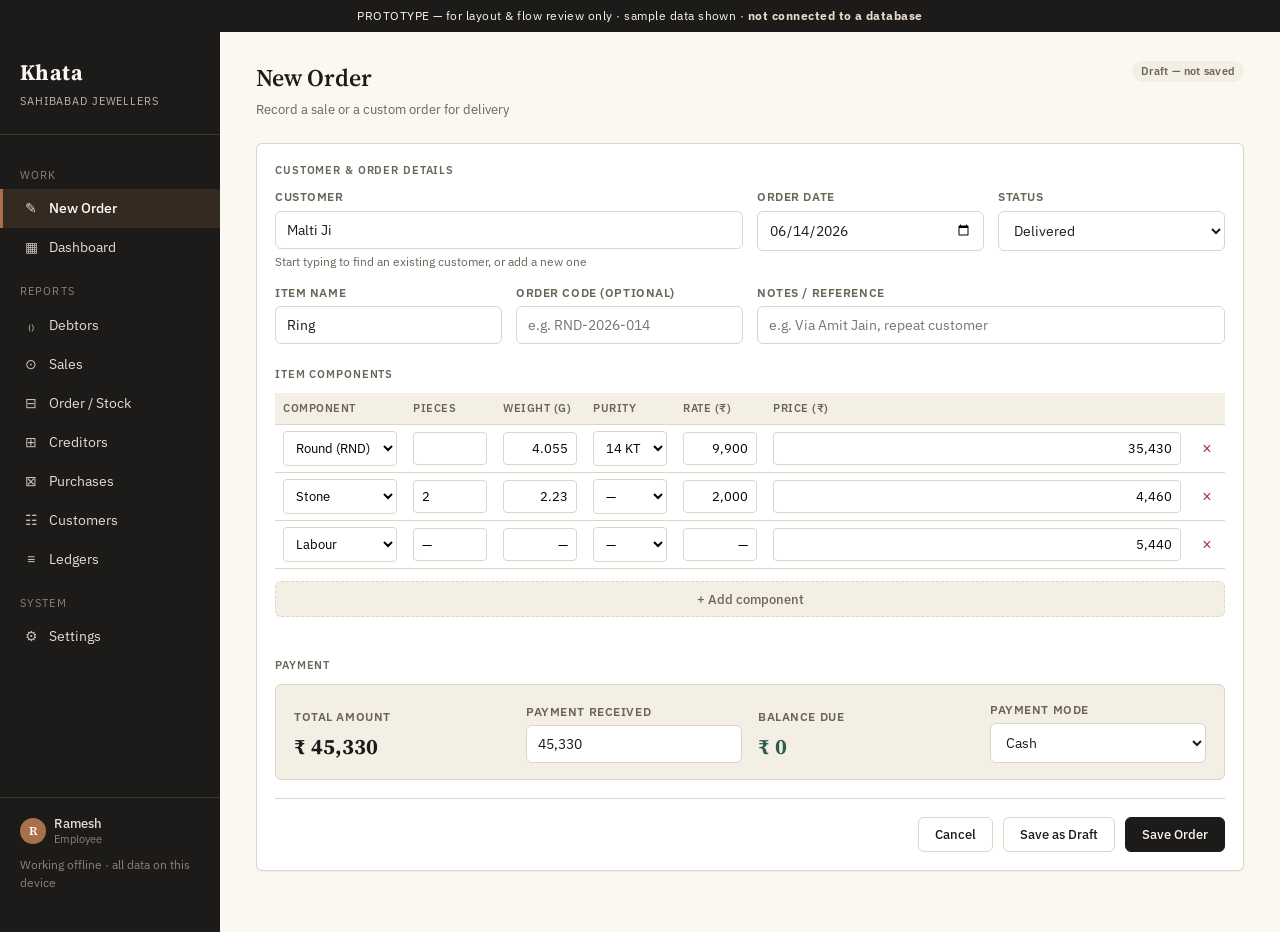
==== prototype.html @ d129d438 "Initial commit: build spec, prototype, project guide Khata jewellery-shop accounting app — spec, UX " ====
<!DOCTYPE html>
<html lang="en">
<head>
<meta charset="UTF-8">
<meta name="viewport" content="width=device-width, initial-scale=1.0">
<title>Khata — Prototype</title>
<link rel="preconnect" href="https://fonts.googleapis.com">
<link href="https://fonts.googleapis.com/css2?family=Source+Serif+4:opsz,wght@8..60,400;8..60,600;8..60,700&family=IBM+Plex+Sans:wght@400;500;600;700&display=swap" rel="stylesheet">
<style>
  :root {
    --paper: #FBF8F2;
    --paper-alt: #F4EFE5;
    --ink: #1C1B19;
    --ink-soft: #6B6459;
    --hairline: #DDD5C6;
    --copper: #A8714A;
    --copper-soft: #E9DCCC;
    --green: #2F5D4E;
    --green-soft: #E3ECE8;
    --red: #9B3B3B;
    --red-soft: #F3E2E0;
    --radius: 6px;
    --shadow: 0 1px 2px rgba(28,27,25,0.06);
  }

  * { box-sizing: border-box; }
  html { -webkit-font-smoothing: antialiased; }

  body {
    margin: 0;
    font-family: 'IBM Plex Sans', sans-serif;
    background: var(--paper);
    color: var(--ink);
    font-size: 14px;
    line-height: 1.5;
  }

  h1, h2, h3 { font-family: 'Source Serif 4', serif; font-weight: 600; margin: 0; }

  .num { font-variant-numeric: tabular-nums; }

  /* ===== Layout ===== */
  .app {
    display: grid;
    grid-template-columns: 220px 1fr;
    min-height: 100vh;
  }

  .sidebar {
    background: var(--ink);
    color: var(--paper);
    padding: 24px 0;
    display: flex;
    flex-direction: column;
  }

  .brand {
    padding: 0 20px 24px;
    border-bottom: 1px solid rgba(251,248,242,0.12);
    margin-bottom: 16px;
  }
  .brand .mark {
    font-family: 'Source Serif 4', serif;
    font-size: 22px;
    font-weight: 700;
    letter-spacing: 0.02em;
  }
  .brand .sub {
    font-size: 11px;
    color: #BFB6A8;
    margin-top: 4px;
    letter-spacing: 0.08em;
    text-transform: uppercase;
  }

  .nav-section {
    font-size: 11px;
    letter-spacing: 0.1em;
    text-transform: uppercase;
    color: #8B8377;
    padding: 16px 20px 6px;
  }

  .nav-item {
    display: flex;
    align-items: center;
    gap: 10px;
    padding: 9px 20px;
    color: #E4DDD1;
    text-decoration: none;
    font-size: 13.5px;
    cursor: pointer;
    border-left: 3px solid transparent;
    transition: background 0.12s;
  }
  .nav-item:hover { background: rgba(251,248,242,0.05); }
  .nav-item.active {
    background: rgba(168,113,74,0.18);
    border-left-color: var(--copper);
    color: #fff;
    font-weight: 500;
  }
  .nav-item .icon { width: 16px; text-align: center; opacity: 0.85; font-size: 14px; }

  .sidebar-footer {
    margin-top: auto;
    padding: 16px 20px;
    border-top: 1px solid rgba(251,248,242,0.12);
    font-size: 12px;
    color: #8B8377;
  }
  .user-chip {
    display: flex;
    align-items: center;
    gap: 8px;
    margin-bottom: 8px;
  }
  .user-avatar {
    width: 26px; height: 26px; border-radius: 50%;
    background: var(--copper);
    color: #fff;
    display: flex; align-items: center; justify-content: center;
    font-weight: 600; font-size: 12px;
    font-family: 'Source Serif 4', serif;
  }
  .user-name { color: #E4DDD1; font-size: 12.5px; font-weight: 500; }
  .user-role { font-size: 10.5px; color: #8B8377; }

  /* ===== Main ===== */
  .main {
    padding: 28px 36px 60px;
    max-width: 1280px;
  }

  .topbar {
    display: flex;
    justify-content: space-between;
    align-items: flex-start;
    margin-bottom: 24px;
    flex-wrap: wrap;
    gap: 12px;
  }

  .topbar h1 { font-size: 24px; }
  .topbar .meta { color: var(--ink-soft); font-size: 12.5px; margin-top: 4px; }

  .view { display: none; }
  .view.active { display: block; }

  /* ===== Buttons ===== */
  .btn {
    font-family: inherit;
    font-size: 13px;
    font-weight: 500;
    padding: 8px 16px;
    border-radius: var(--radius);
    border: 1px solid var(--hairline);
    background: #fff;
    color: var(--ink);
    cursor: pointer;
    transition: all 0.12s;
    display: inline-flex;
    align-items: center;
    gap: 6px;
  }
  .btn:hover { border-color: var(--copper); color: var(--copper); }
  .btn-primary {
    background: var(--ink);
    color: var(--paper);
    border-color: var(--ink);
  }
  .btn-primary:hover { background: var(--copper); border-color: var(--copper); color: #fff; }
  .btn-sm { padding: 5px 10px; font-size: 12px; }

  /* ===== Cards ===== */
  .card {
    background: #fff;
    border: 1px solid var(--hairline);
    border-radius: var(--radius);
    box-shadow: var(--shadow);
  }
  .card + .card { margin-top: 18px; }
  .card-header {
    padding: 14px 18px;
    border-bottom: 1px solid var(--hairline);
    display: flex;
    justify-content: space-between;
    align-items: center;
  }
  .card-header h2 { font-size: 15px; }
  .card-body { padding: 18px; }

  /* ===== Stat cards (dashboard) ===== */
  .stat-grid {
    display: grid;
    grid-template-columns: repeat(4, 1fr);
    gap: 14px;
    margin-bottom: 18px;
  }
  .stat-card {
    background: #fff;
    border: 1px solid var(--hairline);
    border-radius: var(--radius);
    padding: 16px 18px;
    box-shadow: var(--shadow);
  }
  .stat-label {
    font-size: 11px;
    text-transform: uppercase;
    letter-spacing: 0.08em;
    color: var(--ink-soft);
    margin-bottom: 8px;
  }
  .stat-value {
    font-family: 'Source Serif 4', serif;
    font-size: 26px;
    font-weight: 700;
  }
  .stat-value.positive { color: var(--green); }
  .stat-value.negative { color: var(--red); }
  .stat-sub { font-size: 12px; color: var(--ink-soft); margin-top: 4px; }
  .stat-sub .delta-up { color: var(--green); font-weight: 600; }
  .stat-sub .delta-down { color: var(--red); font-weight: 600; }

  .grid-2 {
    display: grid;
    grid-template-columns: 1.4fr 1fr;
    gap: 18px;
  }

  /* ===== Tables ===== */
  table { width: 100%; border-collapse: collapse; }
  th, td {
    text-align: left;
    padding: 9px 14px;
    border-bottom: 1px solid var(--hairline);
    font-size: 13px;
    white-space: nowrap;
  }
  th {
    font-size: 11px;
    text-transform: uppercase;
    letter-spacing: 0.06em;
    color: var(--ink-soft);
    font-weight: 600;
    background: var(--paper-alt);
    position: sticky;
    top: 0;
  }
  th.sortable { cursor: pointer; user-select: none; }
  th.sortable:hover { color: var(--copper); }
  th .sort-arrow { font-size: 10px; opacity: 0.5; margin-left: 4px; }
  tbody tr:hover { background: var(--paper-alt); }
  td.amount { text-align: right; font-variant-numeric: tabular-nums; }
  td.amount.positive { color: var(--green); font-weight: 600; }
  td.amount.negative { color: var(--red); font-weight: 600; }

  .table-scroll { overflow-x: auto; }

  /* ===== Filter bar ===== */
  .filter-bar {
    display: flex;
    gap: 10px;
    flex-wrap: wrap;
    align-items: center;
    margin-bottom: 14px;
  }
  .filter-bar input, .filter-bar select {
    font-family: inherit;
    font-size: 13px;
    padding: 7px 10px;
    border: 1px solid var(--hairline);
    border-radius: var(--radius);
    background: #fff;
    color: var(--ink);
  }
  .filter-bar input[type="search"] {
    min-width: 220px;
  }
  .filter-bar input:focus, .filter-bar select:focus, input:focus, select:focus, button:focus-visible {
    outline: 2px solid var(--copper);
    outline-offset: 1px;
  }
  .filter-spacer { flex: 1; }

  /* ===== Pills / badges ===== */
  .pill {
    display: inline-block;
    font-size: 11px;
    font-weight: 600;
    padding: 2px 9px;
    border-radius: 100px;
    letter-spacing: 0.02em;
  }
  .pill-green { background: var(--green-soft); color: var(--green); }
  .pill-red { background: var(--red-soft); color: var(--red); }
  .pill-copper { background: var(--copper-soft); color: var(--copper); }
  .pill-muted { background: var(--paper-alt); color: var(--ink-soft); }

  /* ===== Order entry form ===== */
  .form-grid {
    display: grid;
    grid-template-columns: repeat(4, 1fr);
    gap: 14px;
    margin-bottom: 18px;
  }
  .form-grid.cols-2 { grid-template-columns: repeat(2, 1fr); }
  .field label {
    display: block;
    font-size: 11.5px;
    font-weight: 600;
    color: var(--ink-soft);
    margin-bottom: 5px;
    text-transform: uppercase;
    letter-spacing: 0.05em;
  }
  .field input, .field select {
    width: 100%;
    font-family: inherit;
    font-size: 13.5px;
    padding: 9px 11px;
    border: 1px solid var(--hairline);
    border-radius: var(--radius);
    background: #fff;
    color: var(--ink);
  }
  .field .hint { font-size: 11.5px; color: var(--ink-soft); margin-top: 4px; }

  .customer-search-wrap { position: relative; }
  .customer-dropdown {
    position: absolute;
    top: calc(100% + 4px);
    left: 0; right: 0;
    background: #fff;
    border: 1px solid var(--hairline);
    border-radius: var(--radius);
    box-shadow: 0 4px 16px rgba(28,27,25,0.12);
    z-index: 10;
    max-height: 220px;
    overflow-y: auto;
  }
  .customer-dropdown .opt {
    padding: 9px 12px;
    cursor: pointer;
    font-size: 13px;
    border-bottom: 1px solid var(--hairline);
  }
  .customer-dropdown .opt:last-child { border-bottom: none; }
  .customer-dropdown .opt:hover { background: var(--paper-alt); }
  .customer-dropdown .opt .phone { color: var(--ink-soft); font-size: 11.5px; margin-left: 6px; }
  .customer-dropdown .opt-new {
    padding: 9px 12px;
    cursor: pointer;
    font-size: 13px;
    color: var(--copper);
    font-weight: 600;
    background: var(--copper-soft);
  }

  /* ===== Component rows ===== */
  .component-table {
    width: 100%;
    border-collapse: collapse;
    margin-bottom: 12px;
  }
  .component-table th {
    font-size: 10.5px;
    text-transform: uppercase;
    letter-spacing: 0.05em;
    color: var(--ink-soft);
    font-weight: 600;
    padding: 8px 8px;
    background: var(--paper-alt);
    text-align: left;
    position: static;
  }
  .component-table td {
    padding: 6px 8px;
    border-bottom: 1px solid var(--hairline);
    white-space: nowrap;
  }
  .component-table input, .component-table select {
    width: 100%;
    font-family: inherit;
    font-size: 13px;
    padding: 7px 8px;
    border: 1px solid var(--hairline);
    border-radius: 4px;
    background: #fff;
  }
  .component-table input.amount-input { text-align: right; font-variant-numeric: tabular-nums; }
  .component-table .col-type { width: 130px; }
  .component-table .col-num { width: 90px; }
  .component-table .col-remove { width: 36px; text-align: center; }
  .remove-row-btn {
    background: none;
    border: none;
    color: var(--red);
    cursor: pointer;
    font-size: 16px;
    line-height: 1;
    padding: 4px;
  }
  .remove-row-btn:hover { opacity: 0.7; }

  .add-row-btn {
    border: 1px dashed var(--hairline);
    background: var(--paper-alt);
    color: var(--ink-soft);
    width: 100%;
    padding: 9px;
    border-radius: var(--radius);
    font-family: inherit;
    font-size: 12.5px;
    font-weight: 500;
    cursor: pointer;
    margin-bottom: 18px;
  }
  .add-row-btn:hover { border-color: var(--copper); color: var(--copper); }

  /* ===== Totals box ===== */
  .totals-box {
    background: var(--paper-alt);
    border: 1px solid var(--hairline);
    border-radius: var(--radius);
    padding: 16px 18px;
    display: grid;
    grid-template-columns: repeat(4, 1fr);
    gap: 16px;
    align-items: end;
  }
  .totals-box .field label { color: var(--ink-soft); }
  .totals-box .total-display {
    font-family: 'Source Serif 4', serif;
    font-size: 22px;
    font-weight: 700;
  }
  .totals-box .total-display.balance { color: var(--red); }
  .totals-box .total-display.balance.zero { color: var(--green); }

  .form-actions {
    display: flex;
    justify-content: flex-end;
    gap: 10px;
    margin-top: 18px;
    padding-top: 18px;
    border-top: 1px solid var(--hairline);
  }

  .form-section-title {
    font-size: 11px;
    text-transform: uppercase;
    letter-spacing: 0.08em;
    color: var(--ink-soft);
    font-weight: 600;
    margin: 22px 0 10px;
  }
  .form-section-title:first-child { margin-top: 0; }

  /* ===== Sparkline placeholder chart ===== */
  .chart-placeholder {
    height: 220px;
    display: flex;
    align-items: flex-end;
    gap: 6px;
    padding: 0 4px;
  }
  .chart-bar {
    flex: 1;
    background: var(--copper-soft);
    border-radius: 3px 3px 0 0;
    position: relative;
    transition: background 0.15s;
  }
  .chart-bar:hover { background: var(--copper); }
  .chart-bar.current { background: var(--copper); }
  .chart-labels {
    display: flex;
    gap: 6px;
    padding: 8px 4px 0;
    font-size: 10.5px;
    color: var(--ink-soft);
  }
  .chart-labels span { flex: 1; text-align: center; }

  /* ===== Pagination ===== */
  .pagination {
    display: flex;
    justify-content: space-between;
    align-items: center;
    padding: 12px 18px;
    border-top: 1px solid var(--hairline);
    font-size: 12.5px;
    color: var(--ink-soft);
  }
  .pagination .pages { display: flex; gap: 4px; }
  .pagination .page-btn {
    width: 28px; height: 28px;
    border: 1px solid var(--hairline);
    background: #fff;
    border-radius: 4px;
    cursor: pointer;
    font-size: 12px;
    display: flex; align-items: center; justify-content: center;
  }
  .pagination .page-btn.active { background: var(--ink); color: #fff; border-color: var(--ink); }

  /* ===== Legend dot ===== */
  .legend { display: flex; gap: 16px; font-size: 12px; color: var(--ink-soft); margin-top: 10px; }
  .legend .dot { display: inline-block; width: 8px; height: 8px; border-radius: 50%; margin-right: 5px; }
  .dot-green { background: var(--green); }
  .dot-red { background: var(--red); }
  .dot-copper { background: var(--copper); }

  .proto-banner {
    background: var(--ink);
    color: var(--paper);
    text-align: center;
    font-size: 12px;
    padding: 7px;
    letter-spacing: 0.04em;
  }
  .proto-banner b { color: var(--copper-soft); }
</style>
</head>
<body>

<div class="proto-banner">PROTOTYPE — for layout &amp; flow review only · sample data shown · <b>not connected to a database</b></div>

<div class="app">
  <aside class="sidebar">
    <div class="brand">
      <div class="mark">Khata</div>
      <div class="sub">Sahibabad Jewellers</div>
    </div>

    <div class="nav-section">Work</div>
    <a class="nav-item active" data-view="entry"><span class="icon">✎</span> New Order</a>
    <a class="nav-item" data-view="dashboard"><span class="icon">▦</span> Dashboard</a>

    <div class="nav-section">Reports</div>
    <a class="nav-item" data-view="debtors"><span class="icon">₍₎</span> Debtors</a>
    <a class="nav-item"><span class="icon">⊙</span> Sales</a>
    <a class="nav-item"><span class="icon">⊟</span> Order / Stock</a>
    <a class="nav-item"><span class="icon">⊞</span> Creditors</a>
    <a class="nav-item"><span class="icon">⊠</span> Purchases</a>
    <a class="nav-item"><span class="icon">☷</span> Customers</a>
    <a class="nav-item"><span class="icon">≡</span> Ledgers</a>

    <div class="nav-section">System</div>
    <a class="nav-item"><span class="icon">⚙</span> Settings</a>

    <div class="sidebar-footer">
      <div class="user-chip">
        <div class="user-avatar">R</div>
        <div>
          <div class="user-name">Ramesh</div>
          <div class="user-role">Employee</div>
        </div>
      </div>
      Working offline · all data on this device
    </div>
  </aside>

  <main class="main">

    <!-- ============ VIEW 1: ORDER ENTRY ============ -->
    <div class="view active" id="view-entry">
      <div class="topbar">
        <div>
          <h1>New Order</h1>
          <div class="meta">Record a sale or a custom order for delivery</div>
        </div>
        <div>
          <span class="pill pill-muted">Draft — not saved</span>
        </div>
      </div>

      <div class="card">
        <div class="card-body">

          <div class="form-section-title">Customer &amp; order details</div>
          <div class="form-grid">
            <div class="field" style="grid-column: span 2;">
              <label>Customer</label>
              <div class="customer-search-wrap">
                <input type="text" id="customerSearch" placeholder="Type a name to search…" value="Malti Ji" autocomplete="off">
                <div class="customer-dropdown" id="customerDropdown" style="display:none;">
                  <div class="opt">Malti Devi <span class="phone">98XXXXXX21</span></div>
                  <div class="opt">Malti Sharma <span class="phone">99XXXXXX04</span></div>
                  <div class="opt-new">+ Add new customer "Malti Ji"</div>
                </div>
              </div>
              <div class="hint">Start typing to find an existing customer, or add a new one</div>
            </div>
            <div class="field">
              <label>Order Date</label>
              <input type="date" value="2026-06-14">
            </div>
            <div class="field">
              <label>Status</label>
              <select>
                <option>Pending (in progress)</option>
                <option selected>Delivered</option>
              </select>
            </div>

            <div class="field">
              <label>Item Name</label>
              <input type="text" placeholder="e.g. Ring, Necklace, Bangle" value="Ring">
            </div>
            <div class="field">
              <label>Order Code (optional)</label>
              <input type="text" placeholder="e.g. RND-2026-014">
            </div>
            <div class="field" style="grid-column: span 2;">
              <label>Notes / Reference</label>
              <input type="text" placeholder="e.g. Via Amit Jain, repeat customer">
            </div>
          </div>

          <div class="form-section-title">Item components</div>
          <table class="component-table">
            <thead>
              <tr>
                <th class="col-type">Component</th>
                <th class="col-num">Pieces</th>
                <th class="col-num">Weight (g)</th>
                <th class="col-num">Purity</th>
                <th class="col-num">Rate (₹)</th>
                <th>Price (₹)</th>
                <th class="col-remove"></th>
              </tr>
            </thead>
            <tbody id="componentRows">
              <tr>
                <td>
                  <select>
                    <option>Round (RND)</option>
                    <option>Stone</option>
                    <option>Marquise (MRQ)</option>
                    <option>Moti (Pearl)</option>
                    <option>Chowk (CHK)</option>
                    <option>Labour</option>
                  </select>
                </td>
                <td><input type="text" value=""></td>
                <td><input type="text" class="amount-input" value="4.055"></td>
                <td>
                  <select>
                    <option>18 KT</option>
                    <option selected>14 KT</option>
                    <option>22 KT</option>
                    <option>916</option>
                    <option>Silver</option>
                  </select>
                </td>
                <td><input type="text" class="amount-input" value="9,900"></td>
                <td><input type="text" class="amount-input" value="35,430"></td>
                <td class="col-remove"><button class="remove-row-btn" title="Remove component">×</button></td>
              </tr>
              <tr>
                <td>
                  <select>
                    <option>Round (RND)</option>
                    <option selected>Stone</option>
                    <option>Marquise (MRQ)</option>
                    <option>Moti (Pearl)</option>
                    <option>Chowk (CHK)</option>
                    <option>Labour</option>
                  </select>
                </td>
                <td><input type="text" value="2"></td>
                <td><input type="text" class="amount-input" value="2.23"></td>
                <td>
                  <select>
                    <option>—</option>
                  </select>
                </td>
                <td><input type="text" class="amount-input" value="2,000"></td>
                <td><input type="text" class="amount-input" value="4,460"></td>
                <td class="col-remove"><button class="remove-row-btn" title="Remove component">×</button></td>
              </tr>
              <tr>
                <td>
                  <select>
                    <option>Round (RND)</option>
                    <option>Stone</option>
                    <option>Marquise (MRQ)</option>
                    <option>Moti (Pearl)</option>
                    <option>Chowk (CHK)</option>
                    <option selected>Labour</option>
                  </select>
                </td>
                <td><input type="text" value="—"></td>
                <td><input type="text" class="amount-input" value="—"></td>
                <td>
                  <select>
                    <option>—</option>
                  </select>
                </td>
                <td><input type="text" class="amount-input" value="—"></td>
                <td><input type="text" class="amount-input" value="5,440"></td>
                <td class="col-remove"><button class="remove-row-btn" title="Remove component">×</button></td>
              </tr>
            </tbody>
          </table>
          <button class="add-row-btn">+ Add component</button>

          <div class="form-section-title">Payment</div>
          <div class="totals-box">
            <div class="field">
              <label>Total amount</label>
              <div class="total-display num">₹ 45,330</div>
            </div>
            <div class="field">
              <label>Payment received</label>
              <input type="text" class="num" value="45,330">
            </div>
            <div class="field">
              <label>Balance due</label>
              <div class="total-display balance zero num">₹ 0</div>
            </div>
            <div class="field">
              <label>Payment mode</label>
              <select>
                <option>Cash</option>
                <option>UPI</option>
                <option>Bank Transfer</option>
                <option>Old gold exchange</option>
              </select>
            </div>
          </div>

          <div class="form-actions">
            <button class="btn">Cancel</button>
            <button class="btn">Save as Draft</button>
            <button class="btn btn-primary">Save Order</button>
          </div>

        </div>
      </div>
    </div>

    <!-- ============ VIEW 2: DASHBOARD ============ -->
    <div class="view" id="view-dashboard">
      <div class="topbar">
        <div>
          <h1>Dashboard</h1>
          <div class="meta">Sunday, 14 June 2026 · Showing: This Month</div>
        </div>
        <div class="filter-bar" style="margin-bottom:0;">
          <select>
            <option>Today</option>
            <option selected>This Month</option>
            <option>This Quarter</option>
            <option>This Year</option>
            <option>Custom range</option>
          </select>
        </div>
      </div>

      <div class="stat-grid">
        <div class="stat-card">
          <div class="stat-label">Sales (this month)</div>
          <div class="stat-value num">₹ 8,42,600</div>
          <div class="stat-sub"><span class="delta-up">▲ 12%</span> vs last month</div>
        </div>
        <div class="stat-card">
          <div class="stat-label">Outstanding receivables</div>
          <div class="stat-value negative num">₹ 3,18,940</div>
          <div class="stat-sub">across 14 customers</div>
        </div>
        <div class="stat-card">
          <div class="stat-label">Outstanding payables</div>
          <div class="stat-value num">₹ 1,07,000</div>
          <div class="stat-sub">across 4 suppliers</div>
        </div>
        <div class="stat-card">
          <div class="stat-label">Cash in hand</div>
          <div class="stat-value positive num">₹ 6,29,400</div>
          <div class="stat-sub">as of today</div>
        </div>
      </div>

      <div class="grid-2">
        <div class="card">
          <div class="card-header">
            <h2>Sales trend</h2>
            <span class="pill pill-muted">Last 12 months</span>
          </div>
          <div class="card-body">
            <div class="chart-placeholder">
              <div class="chart-bar" style="height:42%;"></div>
              <div class="chart-bar" style="height:58%;"></div>
              <div class="chart-bar" style="height:50%;"></div>
              <div class="chart-bar" style="height:71%;"></div>
              <div class="chart-bar" style="height:64%;"></div>
              <div class="chart-bar" style="height:80%;"></div>
              <div class="chart-bar" style="height:55%;"></div>
              <div class="chart-bar" style="height:62%;"></div>
              <div class="chart-bar" style="height:48%;"></div>
              <div class="chart-bar" style="height:67%;"></div>
              <div class="chart-bar" style="height:74%;"></div>
              <div class="chart-bar current" style="height:90%;"></div>
            </div>
            <div class="chart-labels">
              <span>Jul</span><span>Aug</span><span>Sep</span><span>Oct</span><span>Nov</span><span>Dec</span>
              <span>Jan</span><span>Feb</span><span>Mar</span><span>Apr</span><span>May</span><span>Jun</span>
            </div>
          </div>
        </div>

        <div class="card">
          <div class="card-header">
            <h2>Pending orders</h2>
            <span class="pill pill-copper">7 in progress</span>
          </div>
          <div class="card-body" style="padding:0;">
            <table>
              <thead><tr><th>Customer</th><th>Item</th><th>Order date</th></tr></thead>
              <tbody>
                <tr><td>Menakshi</td><td>Ring</td><td>03 Jun</td></tr>
                <tr><td>Ritika Kansal</td><td>Earrings (MRQ)</td><td>05 Jun</td></tr>
                <tr><td>Sunita Bindal</td><td>Bangle</td><td>08 Jun</td></tr>
                <tr><td>Devanshu</td><td>Chain</td><td>10 Jun</td></tr>
                <tr><td>Akshar</td><td>Pendant set</td><td>12 Jun</td></tr>
              </tbody>
            </table>
          </div>
        </div>
      </div>

      <div class="grid-2" style="margin-top:18px;">
        <div class="card">
          <div class="card-header">
            <h2>Top customers (this month)</h2>
          </div>
          <div class="card-body" style="padding:0;">
            <table>
              <thead><tr><th>Customer</th><th class="num" style="text-align:right;">Total billed</th><th class="num" style="text-align:right;">Balance</th></tr></thead>
              <tbody>
                <tr><td>Malti Ji</td><td class="amount num">₹ 45,330</td><td class="amount num">₹ 0</td></tr>
                <tr><td>Sunita Bindal</td><td class="amount num">₹ 41,608</td><td class="amount negative num">₹ 6,620</td></tr>
                <tr><td>Devanshu</td><td class="amount num">₹ 30,920</td><td class="amount negative num">₹ 30,920</td></tr>
                <tr><td>Ritika Kansal</td><td class="amount num">₹ 18,200</td><td class="amount num">₹ 0</td></tr>
              </tbody>
            </table>
          </div>
        </div>

        <div class="card">
          <div class="card-header">
            <h2>Sales by component type</h2>
          </div>
          <div class="card-body">
            <table>
              <tbody>
                <tr><td>Round (RND)</td><td class="amount num" style="text-align:right;">₹ 4,12,300</td></tr>
                <tr><td>Stone</td><td class="amount num" style="text-align:right;">₹ 1,84,600</td></tr>
                <tr><td>Labour</td><td class="amount num" style="text-align:right;">₹ 1,02,400</td></tr>
                <tr><td>Marquise (MRQ)</td><td class="amount num" style="text-align:right;">₹ 88,200</td></tr>
                <tr><td>Moti (Pearl)</td><td class="amount num" style="text-align:right;">₹ 55,100</td></tr>
              </tbody>
            </table>
            <div class="legend">
              <span><span class="dot dot-green"></span>Received</span>
              <span><span class="dot dot-red"></span>Outstanding</span>
              <span><span class="dot dot-copper"></span>Pending orders</span>
            </div>
          </div>
        </div>
      </div>

    </div>

    <!-- ============ VIEW 3: DEBTORS REPORT ============ -->
    <div class="view" id="view-debtors">
      <div class="topbar">
        <div>
          <h1>Debtors Report</h1>
          <div class="meta">Customers with an outstanding balance</div>
        </div>
        <div>
          <button class="btn">⤓ Export</button>
        </div>
      </div>

      <div class="card">
        <div class="card-body">
          <div class="filter-bar">
            <input type="search" placeholder="Search customer name or phone…">
            <select>
              <option>All ageing</option>
              <option>0–30 days</option>
              <option>31–60 days</option>
              <option>61–90 days</option>
              <option>90+ days</option>
            </select>
            <select>
              <option>Sort: Highest balance</option>
              <option>Sort: Oldest first</option>
              <option>Sort: Name A–Z</option>
            </select>
            <div class="filter-spacer"></div>
            <span class="pill pill-red">Total outstanding: ₹ 3,18,940</span>
          </div>

          <div class="table-scroll">
          <table>
            <thead>
              <tr>
                <th class="sortable">Customer <span class="sort-arrow">▾</span></th>
                <th>Phone</th>
                <th style="text-align:right;">Total billed</th>
                <th style="text-align:right;">Received</th>
                <th class="sortable" style="text-align:right;">Balance <span class="sort-arrow">▾</span></th>
                <th class="sortable">Last txn <span class="sort-arrow">▾</span></th>
                <th>Ageing</th>
                <th></th>
              </tr>
            </thead>
            <tbody>
              <tr>
                <td>Devanshu</td>
                <td>98XXXXXX02</td>
                <td class="amount num">₹ 30,920</td>
                <td class="amount num">₹ 0</td>
                <td class="amount negative num">₹ 30,920</td>
                <td>12 Jun 2026</td>
                <td><span class="pill pill-green">0–30d</span></td>
                <td><button class="btn btn-sm">Ledger</button></td>
              </tr>
              <tr>
                <td>Sunita Bindal</td>
                <td>97XXXXXX18</td>
                <td class="amount num">₹ 41,608</td>
                <td class="amount num">₹ 34,988</td>
                <td class="amount negative num">₹ 6,620</td>
                <td>02 Jun 2026</td>
                <td><span class="pill pill-green">0–30d</span></td>
                <td><button class="btn btn-sm">Ledger</button></td>
              </tr>
              <tr>
                <td>Akshar Mehta</td>
                <td>99XXXXXX55</td>
                <td class="amount num">₹ 1,25,000</td>
                <td class="amount num">₹ 80,000</td>
                <td class="amount negative num">₹ 45,000</td>
                <td>18 May 2026</td>
                <td><span class="pill pill-copper">31–60d</span></td>
                <td><button class="btn btn-sm">Ledger</button></td>
              </tr>
              <tr>
                <td>Mannu (Jaipur)</td>
                <td>96XXXXXX73</td>
                <td class="amount num">₹ 2,10,000</td>
                <td class="amount num">₹ 1,07,000</td>
                <td class="amount negative num">₹ 1,03,000</td>
                <td>29 Apr 2026</td>
                <td><span class="pill pill-copper">31–60d</span></td>
                <td><button class="btn btn-sm">Ledger</button></td>
              </tr>
              <tr>
                <td>Ritika Kansal</td>
                <td>94XXXXXX40</td>
                <td class="amount num">₹ 6,688</td>
                <td class="amount num">₹ 6,688</td>
                <td class="amount num">₹ 0</td>
                <td>16 Apr 2026</td>
                <td><span class="pill pill-muted">—</span></td>
                <td><button class="btn btn-sm">Ledger</button></td>
              </tr>
              <tr>
                <td>Menakshi</td>
                <td>93XXXXXX29</td>
                <td class="amount num">₹ 7,484</td>
                <td class="amount num">₹ 0</td>
                <td class="amount negative num">₹ 7,484</td>
                <td>02 Feb 2026</td>
                <td><span class="pill pill-red">90+d</span></td>
                <td><button class="btn btn-sm">Ledger</button></td>
              </tr>
              <tr>
                <td>Prashant Verma</td>
                <td>92XXXXXX87</td>
                <td class="amount num">₹ 1,26,536</td>
                <td class="amount num">₹ 0</td>
                <td class="amount negative num">₹ 1,26,536</td>
                <td>11 Jan 2026</td>
                <td><span class="pill pill-red">90+d</span></td>
                <td><button class="btn btn-sm">Ledger</button></td>
              </tr>
            </tbody>
          </table>
          </div>

          <div class="pagination">
            <span>Showing 1–7 of 14 customers</span>
            <div class="pages">
              <button class="page-btn active">1</button>
              <button class="page-btn">2</button>
              <button class="page-btn">›</button>
            </div>
          </div>
        </div>
      </div>
    </div>

  </main>
</div>

<script>
  document.querySelectorAll('.nav-item[data-view]').forEach(item => {
    item.addEventListener('click', () => {
      document.querySelectorAll('.nav-item[data-view]').forEach(i => i.classList.remove('active'));
      item.classList.add('active');
      const target = item.dataset.view;
      document.querySelectorAll('.view').forEach(v => v.classList.remove('active'));
      document.getElementById('view-' + target).classList.add('active');
    });
  });

  // toggle customer dropdown for demo purposes
  const search = document.getElementById('customerSearch');
  const dropdown = document.getElementById('customerDropdown');
  search.addEventListener('focus', () => dropdown.style.display = 'block');
  search.addEventListener('blur', () => setTimeout(() => dropdown.style.display = 'none', 150));
  dropdown.querySelectorAll('.opt, .opt-new').forEach(opt => {
    opt.addEventListener('click', () => {
      search.value = opt.textContent.replace(/\s+98XXXXXX21|\s+99XXXXXX04/, '').replace('+ Add new customer "Malti Ji"', 'Malti Ji');
      dropdown.style.display = 'none';
    });
  });
</script>

</body>
</html>
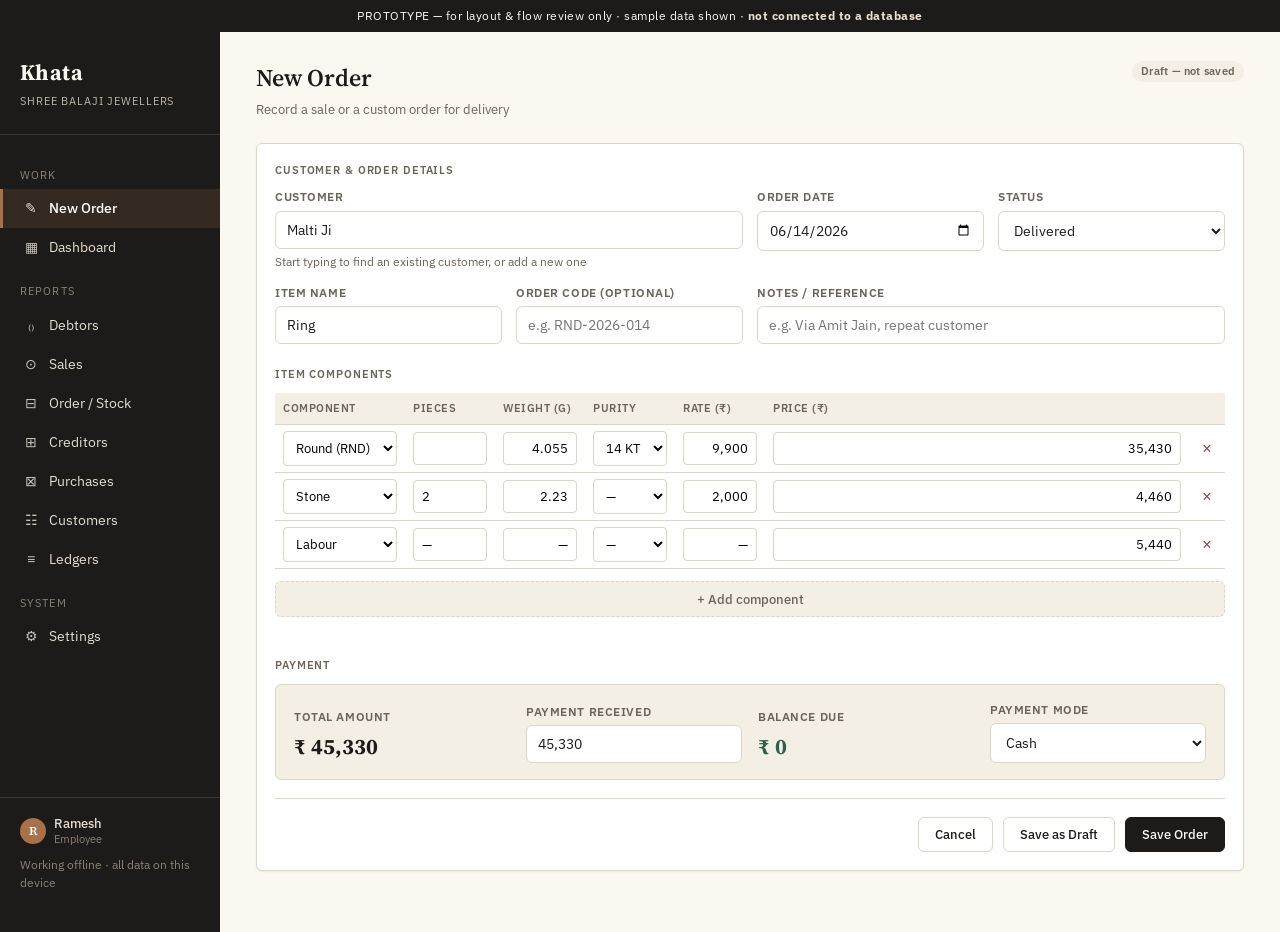
==== commit 0c70200e: "Rename business to Shree Balaji Jewellers Update brand name across the app shell, prototype, README," ====
--- a/prototype.html
+++ b/prototype.html
@@ -531,7 +531,7 @@
   <aside class="sidebar">
     <div class="brand">
       <div class="mark">Khata</div>
-      <div class="sub">Sahibabad Jewellers</div>
+      <div class="sub">Shree Balaji Jewellers</div>
     </div>
 
     <div class="nav-section">Work</div>
